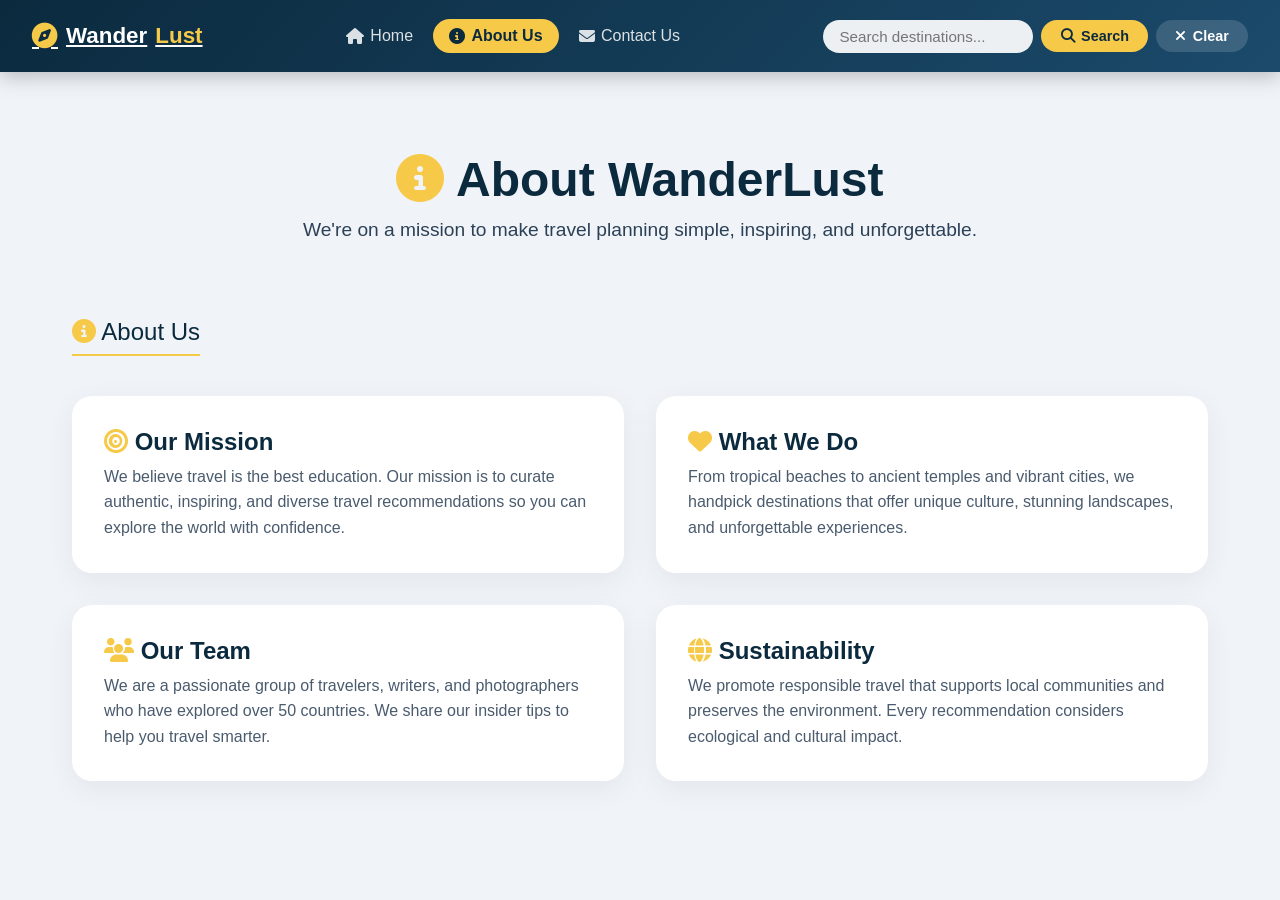
==== about.html @ 8c9b700a "Split single-page app into separate pages - Extract shared styles into styles.css - index.html: home" ====
<!DOCTYPE html>
<html lang="en">
<head>
  <meta charset="UTF-8" />
  <meta name="viewport" content="width=device-width, initial-scale=1.0" />
  <title>About Us — WanderLust</title>
  <link rel="stylesheet" href="https://cdnjs.cloudflare.com/ajax/libs/font-awesome/6.5.0/css/all.min.css" />
  <link rel="stylesheet" href="styles.css" />
</head>
<body>

<nav class="navbar">
  <a href="index.html" class="brand">
    <i class="fas fa-compass"></i> Wander<span>Lust</span>
  </a>
  <ul class="nav-links">
    <li><a href="index.html"><i class="fas fa-home"></i> Home</a></li>
    <li><a class="active" href="about.html"><i class="fas fa-info-circle"></i> About Us</a></li>
    <li><a href="contact.html"><i class="fas fa-envelope"></i> Contact Us</a></li>
  </ul>
  <div class="search-area">
    <input type="text" id="searchInput" placeholder="Search destinations..." />
    <button class="btn-search" id="searchBtn"><i class="fas fa-search"></i> Search</button>
    <button class="btn-clear" id="clearBtn"><i class="fas fa-times"></i> Clear</button>
  </div>
</nav>

<main class="page">
  <section class="hero">
    <h1><i class="fas fa-info-circle"></i> About WanderLust</h1>
    <p>We're on a mission to make travel planning simple, inspiring, and unforgettable.</p>
  </section>

  <section>
    <h2 class="section-title"><i class="fas fa-info-circle" style="color:#f7c948;"></i> About Us</h2>
    <div class="about-grid">
      <div class="about-card">
        <h3><i class="fas fa-bullseye" style="color:#f7c948;"></i> Our Mission</h3>
        <p>We believe travel is the best education. Our mission is to curate authentic, inspiring, and diverse travel recommendations so you can explore the world with confidence.</p>
      </div>
      <div class="about-card">
        <h3><i class="fas fa-heart" style="color:#f7c948;"></i> What We Do</h3>
        <p>From tropical beaches to ancient temples and vibrant cities, we handpick destinations that offer unique culture, stunning landscapes, and unforgettable experiences.</p>
      </div>
      <div class="about-card">
        <h3><i class="fas fa-users" style="color:#f7c948;"></i> Our Team</h3>
        <p>We are a passionate group of travelers, writers, and photographers who have explored over 50 countries. We share our insider tips to help you travel smarter.</p>
      </div>
      <div class="about-card">
        <h3><i class="fas fa-globe" style="color:#f7c948;"></i> Sustainability</h3>
        <p>We promote responsible travel that supports local communities and preserves the environment. Every recommendation considers ecological and cultural impact.</p>
      </div>
    </div>
  </section>
</main>

<script>
  (function() {
    const searchInput = document.getElementById('searchInput');
    const searchBtn = document.getElementById('searchBtn');
    const clearBtn = document.getElementById('clearBtn');

    function performSearch() {
      window.location.href = 'index.html?q=' + encodeURIComponent(searchInput.value);
    }

    function clearSearch() {
      searchInput.value = '';
      searchInput.focus();
    }

    searchBtn.addEventListener('click', performSearch);
    clearBtn.addEventListener('click', clearSearch);
    searchInput.addEventListener('keydown', function(e) {
      if (e.key === 'Enter') {
        e.preventDefault();
        performSearch();
      }
    });
  })();
</script>
</body>
</html>
---- styles.css ----
/* ---------- Reset & Base ---------- */
* { margin: 0; padding: 0; box-sizing: border-box; font-family: 'Segoe UI', Tahoma, Geneva, Verdana, sans-serif; }
body { background: #f0f4f9; min-height: 100vh; }

/* ---------- Navigation ---------- */
.navbar {
  background: linear-gradient(135deg, #0b2a3e 0%, #1b4a6b 100%);
  padding: 0 2rem;
  height: 72px;
  display: flex;
  align-items: center;
  justify-content: space-between;
  box-shadow: 0 4px 20px rgba(0,0,0,0.25);
  position: sticky;
  top: 0;
  z-index: 100;
  flex-wrap: nowrap;
  gap: 1rem;
}
.brand {
  display: flex;
  align-items: center;
  gap: 0.5rem;
  color: #fff;
  font-size: 1.4rem;
  font-weight: 700;
  white-space: nowrap;
  flex-shrink: 0;
}
.brand i { color: #f7c948; font-size: 1.6rem; }
.brand span { color: #f7c948; }

.nav-links {
  display: flex;
  align-items: center;
  gap: 0.25rem;
  list-style: none;
  flex-shrink: 0;
}
.nav-links li a {
  color: rgba(255,255,255,0.85);
  text-decoration: none;
  font-size: 1rem;
  font-weight: 500;
  padding: 0.5rem 1rem;
  border-radius: 30px;
  transition: all 0.25s ease;
  cursor: pointer;
  white-space: nowrap;
  display: inline-flex;
  align-items: center;
  gap: 0.4rem;
}
.nav-links li a:hover,
.nav-links li a.active {
  background: #f7c948;
  color: #0b2a3e;
  font-weight: 600;
}

.search-area {
  display: flex;
  align-items: center;
  gap: 0.5rem;
  flex-shrink: 0;
  flex-wrap: nowrap;
}
.search-area input {
  padding: 0.5rem 1rem;
  border: none;
  border-radius: 30px;
  font-size: 0.95rem;
  width: 210px;
  background: rgba(255,255,255,0.92);
  outline: 2px solid transparent;
  transition: all 0.3s ease;
  color: #1e2a3a;
}
.search-area input:focus {
  outline: 2px solid #f7c948;
  background: #ffffff;
  box-shadow: 0 0 12px rgba(247,201,72,0.35);
}
.search-area button {
  padding: 0.5rem 1.2rem;
  border: none;
  border-radius: 30px;
  font-size: 0.9rem;
  font-weight: 600;
  cursor: pointer;
  transition: all 0.25s ease;
  white-space: nowrap;
  display: flex;
  align-items: center;
  gap: 0.4rem;
}
.btn-search {
  background: #f7c948;
  color: #0b2a3e;
}
.btn-search:hover {
  background: #ffd966;
  transform: scale(1.04);
  box-shadow: 0 4px 14px rgba(247,201,72,0.4);
}
.btn-clear {
  background: rgba(255,255,255,0.15);
  color: #ffffff;
  border: 1px solid rgba(255,255,255,0.25);
}
.btn-clear:hover {
  background: rgba(255,255,255,0.28);
  transform: scale(1.04);
}

/* ---------- Page Container ---------- */
.page {
  max-width: 1200px;
  margin: 2rem auto;
  padding: 0 2rem;
}

.hero {
  text-align: center;
  padding: 3rem 0;
}
.hero h1 {
  font-size: 3rem;
  color: #0b2a3e;
  margin-bottom: 0.5rem;
  font-weight: 800;
}
.hero h1 i { color: #f7c948; }
.hero p {
  font-size: 1.2rem;
  color: #2c4056;
  max-width: 700px;
  margin: 0 auto 1.5rem;
  line-height: 1.6;
}
.hero .tag {
  background: #ffffff;
  padding: 0.5rem 2rem;
  border-radius: 40px;
  box-shadow: 0 8px 30px rgba(0,0,0,0.08);
  display: inline-block;
  border: 1px solid rgba(11,42,62,0.08);
}
.hero .tag i { color: #f7c948; margin-right: 0.5rem; }

/* About & Contact */
.about-grid, .contact-grid {
  display: grid;
  grid-template-columns: 1fr 1fr;
  gap: 2rem;
  margin-top: 2rem;
}
.about-card, .contact-card {
  background: white;
  padding: 2rem;
  border-radius: 20px;
  box-shadow: 0 8px 30px rgba(0,0,0,0.06);
}
.about-card h3, .contact-card h3 {
  color: #0b2a3e;
  margin-bottom: 0.5rem;
  font-size: 1.5rem;
}
.about-card p, .contact-card p {
  color: #4a5b6e;
  line-height: 1.6;
}
.contact-card a {
  color: #1b4a6b;
  text-decoration: none;
  font-weight: 600;
}
.contact-card a:hover { text-decoration: underline; }

/* Results Grid */
.results-grid {
  display: grid;
  grid-template-columns: repeat(auto-fill, minmax(260px, 1fr));
  gap: 2rem;
  margin-top: 1.5rem;
}
.result-card {
  background: white;
  border-radius: 20px;
  overflow: hidden;
  box-shadow: 0 8px 30px rgba(0,0,0,0.08);
  transition: transform 0.2s ease, box-shadow 0.2s ease;
}
.result-card:hover {
  transform: translateY(-6px);
  box-shadow: 0 12px 40px rgba(0,0,0,0.15);
}
.result-card img {
  width: 100%;
  height: 180px;
  object-fit: cover;
  display: block;
  background: #e8edf2;
}
.result-card .card-body {
  padding: 1rem 1.2rem 1.2rem;
}
.result-card .card-body h3 {
  font-size: 1.2rem;
  color: #0b2a3e;
  margin-bottom: 0.3rem;
}
.result-card .card-body p {
  font-size: 0.95rem;
  color: #4a5b6e;
  line-height: 1.4;
}
.result-card .card-body .tag {
  display: inline-block;
  background: #eef3f9;
  padding: 0.2rem 0.8rem;
  border-radius: 30px;
  font-size: 0.75rem;
  font-weight: 600;
  color: #1b4a6b;
  margin-top: 0.5rem;
}
.no-results {
  text-align: center;
  padding: 3rem 0;
  font-size: 1.2rem;
  color: #4a5b6e;
}
.no-results i {
  font-size: 2.5rem;
  color: #b0c4d8;
  margin-bottom: 0.5rem;
  display: block;
}

.section-title {
  color: #0b2a3e;
  font-weight: 300;
  border-bottom: 2px solid #f7c948;
  padding-bottom: 0.5rem;
  display: inline-block;
  margin-bottom: 0.5rem;
}

/* Responsive */
@media (max-width: 820px) {
  .navbar {
    padding: 0 1rem;
    height: auto;
    min-height: 72px;
    flex-wrap: wrap;
    gap: 0.6rem;
    justify-content: center;
  }
  .brand { flex: 0 0 100%; justify-content: center; }
  .nav-links { flex-wrap: wrap; justify-content: center; gap: 0.1rem; }
  .nav-links li a { font-size: 0.9rem; padding: 0.4rem 0.8rem; }
  .search-area { flex-wrap: wrap; justify-content: center; width: 100%; gap: 0.4rem; }
  .search-area input { width: 100%; max-width: 260px; }
  .search-area button { padding: 0.4rem 1rem; font-size: 0.85rem; }
  .about-grid, .contact-grid { grid-template-columns: 1fr; }
  .hero h1 { font-size: 2.2rem; }
}
@media (max-width: 480px) {
  .nav-links li a { font-size: 0.8rem; padding: 0.3rem 0.6rem; }
}
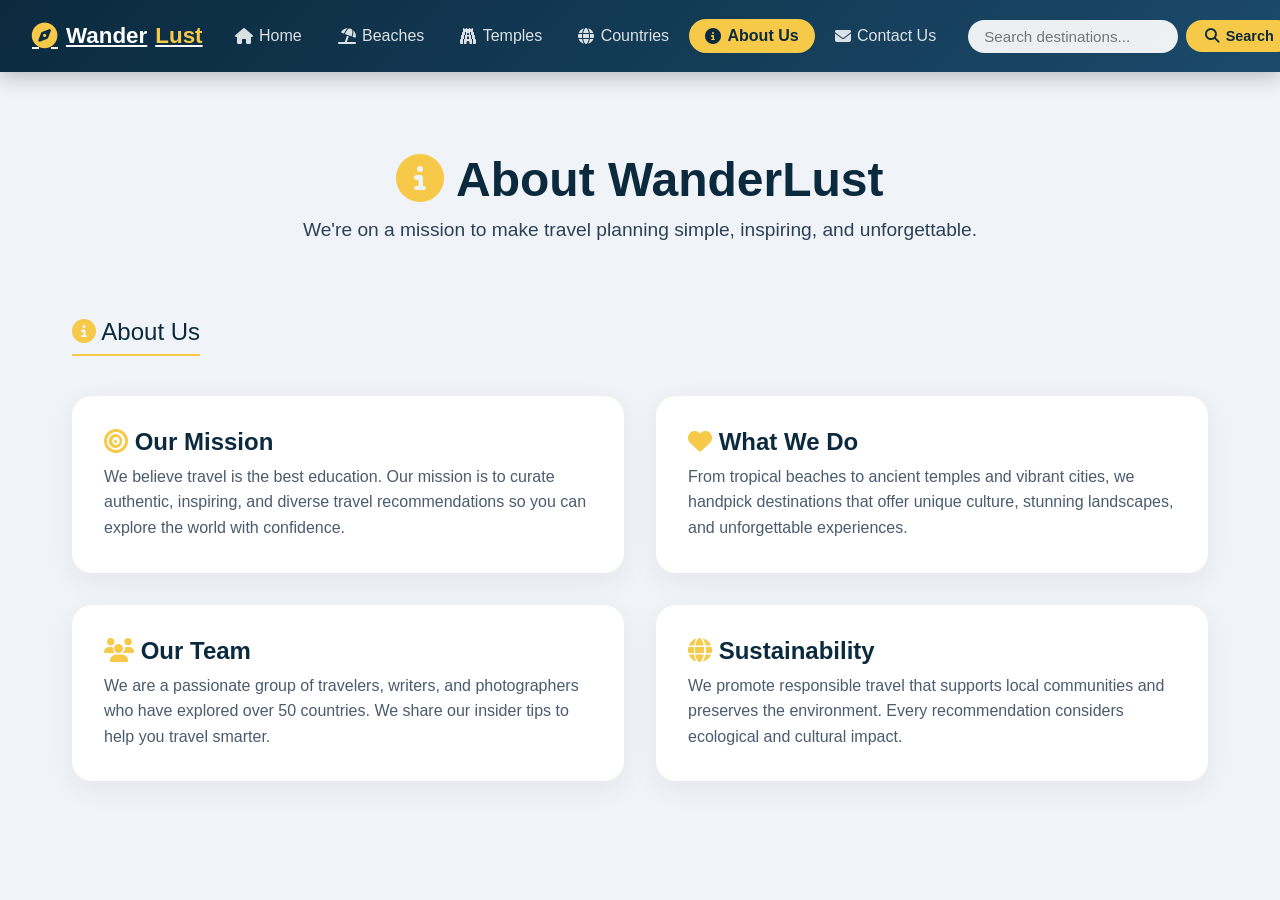
==== commit 2a224be5: "Add assignment rubric requirements - Add email form with validation to Contact Us page - Create dedi" ====
--- a/about.html
+++ b/about.html
@@ -15,6 +15,9 @@
   </a>
   <ul class="nav-links">
     <li><a href="index.html"><i class="fas fa-home"></i> Home</a></li>
+    <li><a href="beaches.html"><i class="fas fa-umbrella-beach"></i> Beaches</a></li>
+    <li><a href="temples.html"><i class="fas fa-gopuram"></i> Temples</a></li>
+    <li><a href="countries.html"><i class="fas fa-globe"></i> Countries</a></li>
     <li><a class="active" href="about.html"><i class="fas fa-info-circle"></i> About Us</a></li>
     <li><a href="contact.html"><i class="fas fa-envelope"></i> Contact Us</a></li>
   </ul>
--- a/styles.css
+++ b/styles.css
@@ -201,6 +201,14 @@
   object-fit: cover;
   display: block;
   background: #e8edf2;
+}
+.card-images {
+  display: grid;
+  grid-template-columns: 1fr 1fr;
+  gap: 2px;
+}
+.card-images img {
+  height: 140px;
 }
 .result-card .card-body {
   padding: 1rem 1.2rem 1.2rem;
@@ -266,6 +274,103 @@
   .about-grid, .contact-grid { grid-template-columns: 1fr; }
   .hero h1 { font-size: 2.2rem; }
 }
+/* ---------- Forms ---------- */
+.contact-form {
+  background: white;
+  padding: 2rem;
+  border-radius: 20px;
+  box-shadow: 0 8px 30px rgba(0,0,0,0.06);
+  display: flex;
+  flex-direction: column;
+  gap: 1.2rem;
+}
+.contact-form h3 {
+  color: #0b2a3e;
+  font-size: 1.5rem;
+  margin-bottom: 0.5rem;
+}
+.form-group {
+  display: flex;
+  flex-direction: column;
+  gap: 0.4rem;
+}
+.form-group label {
+  font-weight: 600;
+  color: #0b2a3e;
+  font-size: 0.95rem;
+}
+.form-group input,
+.form-group textarea {
+  padding: 0.8rem 1rem;
+  border: 2px solid #e0e8f0;
+  border-radius: 12px;
+  font-size: 1rem;
+  color: #1e2a3a;
+  transition: border-color 0.25s ease, box-shadow 0.25s ease;
+  outline: none;
+}
+.form-group input:focus,
+.form-group textarea:focus {
+  border-color: #f7c948;
+  box-shadow: 0 0 0 4px rgba(247,201,72,0.15);
+}
+.form-group textarea {
+  min-height: 120px;
+  resize: vertical;
+}
+.btn-submit {
+  background: #f7c948;
+  color: #0b2a3e;
+  border: none;
+  padding: 0.9rem 1.5rem;
+  border-radius: 30px;
+  font-size: 1rem;
+  font-weight: 700;
+  cursor: pointer;
+  transition: all 0.25s ease;
+}
+.btn-submit:hover {
+  background: #ffd966;
+  transform: scale(1.02);
+  box-shadow: 0 4px 14px rgba(247,201,72,0.4);
+}
+.form-message {
+  padding: 1rem;
+  border-radius: 12px;
+  font-weight: 600;
+  display: none;
+}
+.form-message.success {
+  background: #e8f5e9;
+  color: #2e7d32;
+  display: block;
+}
+.form-message.error {
+  background: #ffebee;
+  color: #c62828;
+  display: block;
+}
+
+/* ---------- Category Pages ---------- */
+.category-intro {
+  text-align: center;
+  padding: 2rem 0 1rem;
+}
+.category-intro h1 {
+  font-size: 2.6rem;
+  color: #0b2a3e;
+  margin-bottom: 0.5rem;
+}
+.category-intro h1 i { color: #f7c948; }
+.category-intro p {
+  color: #2c4056;
+  font-size: 1.1rem;
+  max-width: 700px;
+  margin: 0 auto;
+  line-height: 1.6;
+}
+
 @media (max-width: 480px) {
   .nav-links li a { font-size: 0.8rem; padding: 0.3rem 0.6rem; }
-}
+  .category-intro h1 { font-size: 2rem; }
+}
